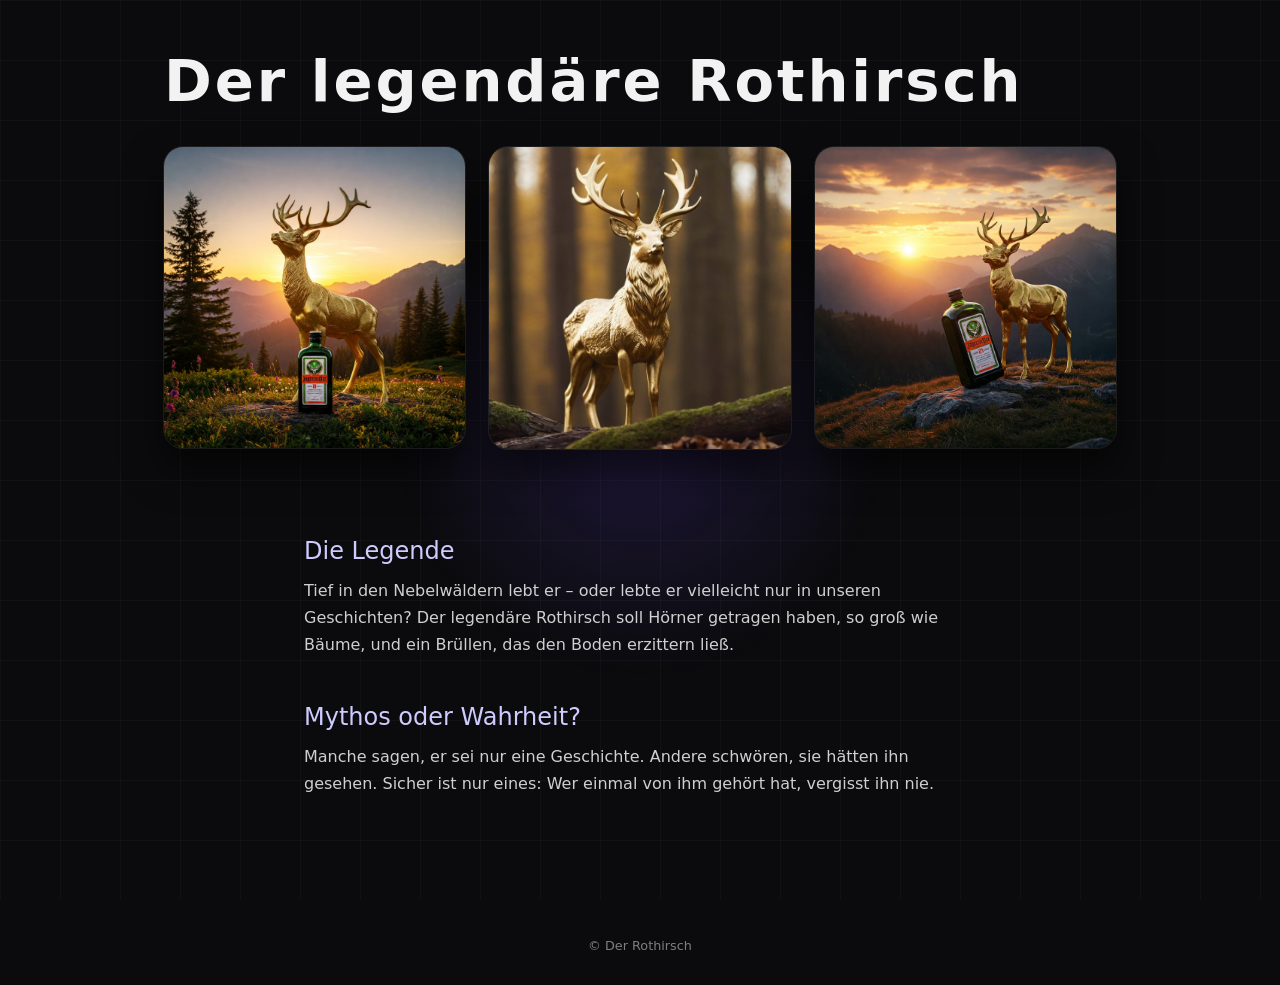
==== index.html @ 0bbb682f "Update index.html" ====
<!DOCTYPE html>
<html lang="de">
<head>
  <meta charset="UTF-8" />
  <meta name="viewport" content="width=device-width, initial-scale=1.0" />
  <title>Der legendäre Rothirsch</title>
  <link rel="icon" sizes="32x32" href="favicon.png">
  <link rel="apple-touch-icon" href="favicon.png">
  <style>
    * { box-sizing: border-box; margin: 0; padding: 0; }

    body {
      font-family: 'Segoe UI', system-ui, sans-serif;
      background: #0b0b0d;
      color: #f2f2f2;
      min-height: 100vh;
    }

    /* subtle grid */
    body::before {
      content: "";
      position: fixed;
      inset: 0;
      background-image:
        linear-gradient(rgba(255,255,255,0.03) 1px, transparent 1px),
        linear-gradient(90deg, rgba(255,255,255,0.03) 1px, transparent 1px);
      background-size: 60px 60px;
      z-index: -2;
    }

    /* ambient accent */
    body::after {
      content: "";
      position: fixed;
      width: 500px;
      height: 500px;
      background: radial-gradient(circle, rgba(120,80,255,0.18), transparent 70%);
      top: 20%;
      left: 50%;
      transform: translateX(-50%);
      z-index: -1;
    }

    header {
      max-width: 1000px;
      margin: 0 auto;
      padding: 3rem 1.5rem 2rem;
    }

    h1 {
      font-size: clamp(2.4rem, 5vw, 3.6rem);
      font-weight: 600;
      letter-spacing: 0.05em;
      margin-bottom: 2rem;
    }

    .images {
      display: grid;
      grid-template-columns: repeat(auto-fit, minmax(220px, 1fr));
      gap: 1.5rem;
      margin-bottom: 3.5rem;
    }

    .images img {
      width: 100%;
      border-radius: 1.2rem;
      object-fit: cover;
      background: #111;
      box-shadow:
        0 0 0 1px rgba(255,255,255,0.08),
        0 20px 40px rgba(0,0,0,0.6);
    }

    section {
      max-width: 720px;
      margin: 0 auto;
      padding: 0 1.5rem 4rem;
    }

    h2 {
      font-size: 1.5rem;
      font-weight: 500;
      margin-bottom: 0.75rem;
      color: #cfcbff;
    }

    p {
      line-height: 1.7;
      opacity: 0.85;
      margin-bottom: 2.8rem;
    }

    footer {
      text-align: center;
      padding: 2rem 1rem;
      font-size: 0.8rem;
      opacity: 0.5;
    }
  </style>
</head>
<body>

  <header>
    <h1>Der legendäre Rothirsch</h1>

    <div class="images">
      <img src="rothirsch1.jpg" alt="Der legendäre Rothirsch im Nebel" />
      <img src="rothirsch2.jpg" alt="Rothirsch bei Vollmond" />
      <img src="rothirsch3.jpg" alt="Der Wächter des Waldes" />
    </div>
  </header>

  <section>
    <h2>Die Legende</h2>
    <p>
      Tief in den Nebelwäldern lebt er – oder lebte er vielleicht nur in unseren Geschichten?
      Der legendäre Rothirsch soll Hörner getragen haben, so groß wie Bäume,
      und ein Brüllen, das den Boden erzittern ließ.
    </p>

    <h2>Mythos oder Wahrheit?</h2>
    <p>
      Manche sagen, er sei nur eine Geschichte. Andere schwören, sie hätten ihn gesehen.
      Sicher ist nur eines: Wer einmal von ihm gehört hat, vergisst ihn nie.
    </p>
  </section>

  <footer>
    © Der Rothirsch
  </footer>

</body>
</html>
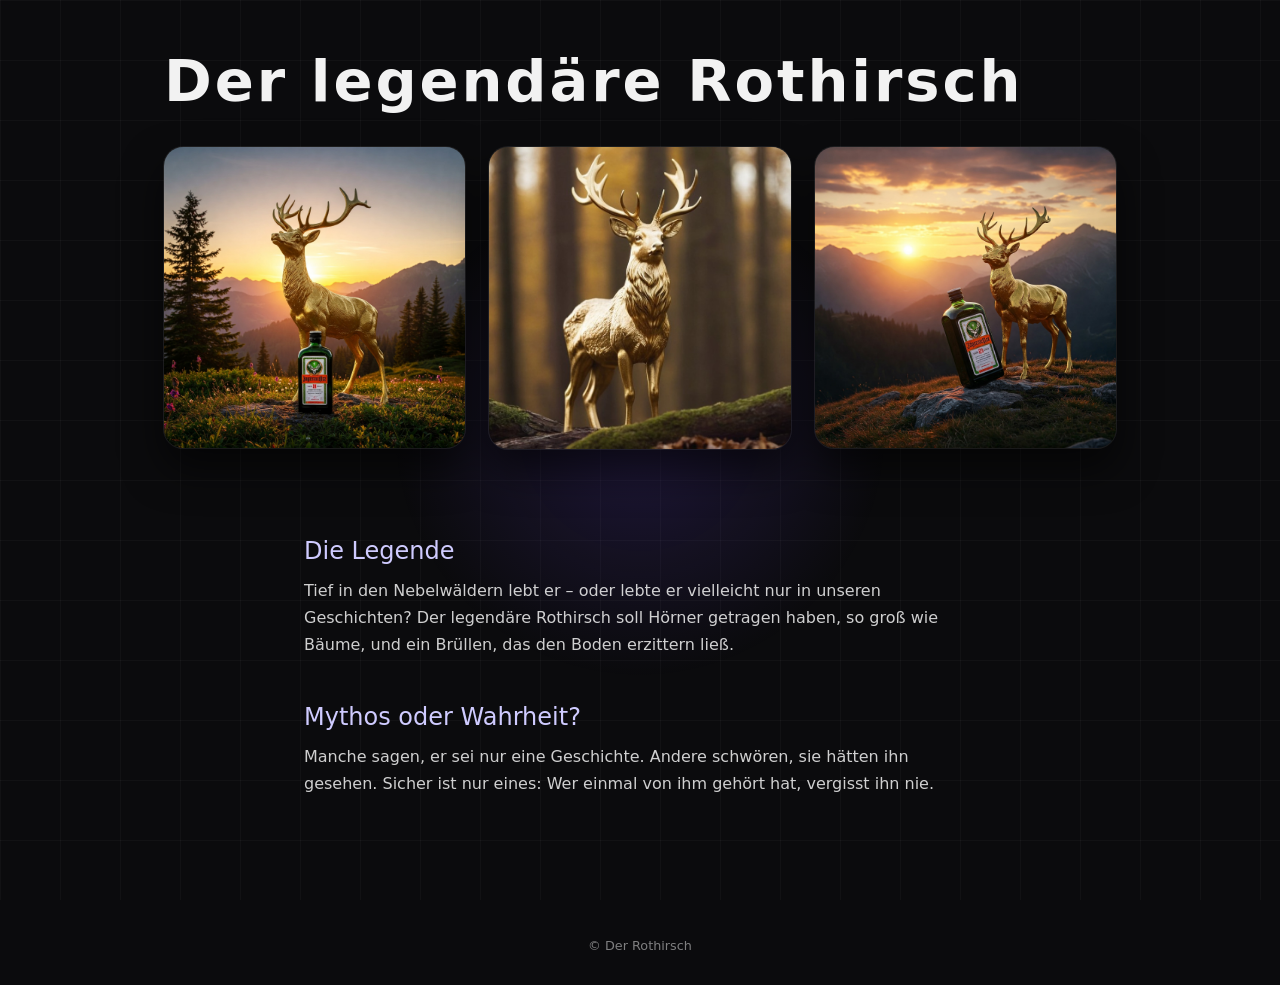
==== commit b024f390: "Add meta description and update favicon size Added meta description and updated favicon size." ====
--- a/index.html
+++ b/index.html
@@ -4,7 +4,8 @@
   <meta charset="UTF-8" />
   <meta name="viewport" content="width=device-width, initial-scale=1.0" />
   <title>Der legendäre Rothirsch</title>
-  <link rel="icon" sizes="32x32" href="favicon.png">
+  <meta name="description" content="Der legendäre Rothirsch und seine Legende">
+  <link rel="icon" sizes="128x128" href="favicon.png">
   <link rel="apple-touch-icon" href="favicon.png">
   <style>
     * { box-sizing: border-box; margin: 0; padding: 0; }
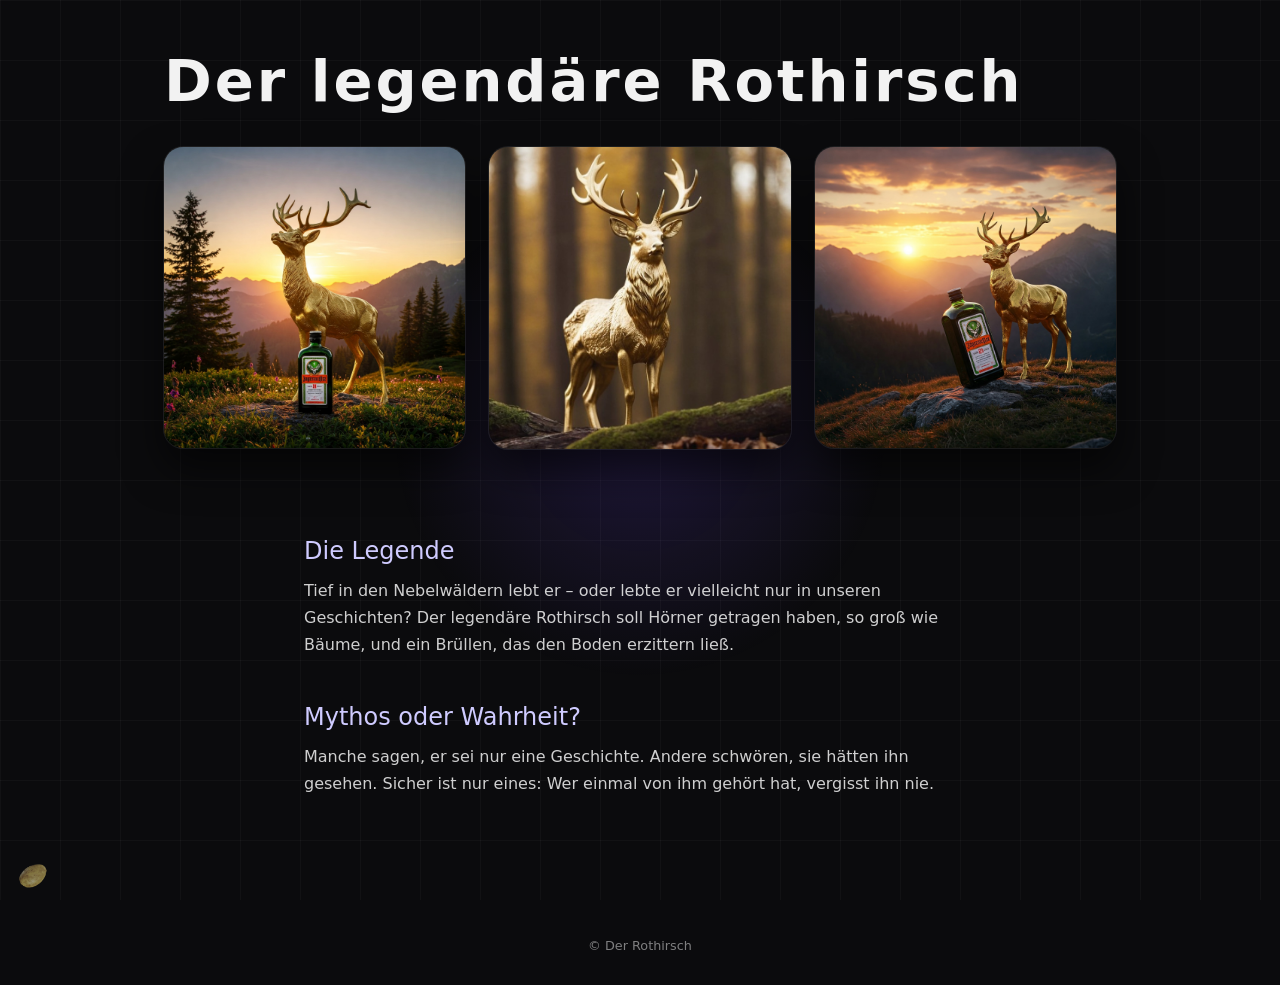
==== commit beac524d: "erepfl" ====
--- a/index.html
+++ b/index.html
@@ -4,9 +4,7 @@
   <meta charset="UTF-8" />
   <meta name="viewport" content="width=device-width, initial-scale=1.0" />
   <title>Der legendäre Rothirsch</title>
-  <meta name="description" content="Der legendäre Rothirsch und seine Legende">
-  <link rel="icon" sizes="128x128" href="favicon.png">
-  <link rel="apple-touch-icon" href="favicon.png">
+
   <style>
     * { box-sizing: border-box; margin: 0; padding: 0; }
 
@@ -17,7 +15,6 @@
       min-height: 100vh;
     }
 
-    /* subtle grid */
     body::before {
       content: "";
       position: fixed;
@@ -29,7 +26,6 @@
       z-index: -2;
     }
 
-    /* ambient accent */
     body::after {
       content: "";
       position: fixed;
@@ -62,6 +58,7 @@
       margin-bottom: 3.5rem;
     }
 
+    /* IMAGE HOVER EFFECT */
     .images img {
       width: 100%;
       border-radius: 1.2rem;
@@ -70,6 +67,19 @@
       box-shadow:
         0 0 0 1px rgba(255,255,255,0.08),
         0 20px 40px rgba(0,0,0,0.6);
+      transition:
+        transform 0.4s ease,
+        box-shadow 0.4s ease,
+        filter 0.4s ease;
+      cursor: pointer;
+    }
+
+    .images img:hover {
+      transform: scale(1.05) translateY(-6px);
+      filter: brightness(1.1);
+      box-shadow:
+        0 0 0 1px rgba(180,160,255,0.5),
+        0 30px 60px rgba(0,0,0,0.8);
     }
 
     section {
@@ -97,6 +107,27 @@
       font-size: 0.8rem;
       opacity: 0.5;
     }
+
+    /* BOTTOM-LEFT LOGO */
+    .corner-link {
+      position: fixed;
+      bottom: 12px;
+      left: 12px;
+      z-index: 10;
+      opacity: 0.6;
+      transition: opacity 0.3s ease, transform 0.3s ease;
+    }
+
+    .corner-link img {
+      width: 42px;
+      height: auto;
+      display: block;
+    }
+
+    .corner-link:hover {
+      opacity: 1;
+      transform: scale(1.1);
+    }
   </style>
 </head>
 <body>
@@ -105,9 +136,9 @@
     <h1>Der legendäre Rothirsch</h1>
 
     <div class="images">
-      <img src="rothirsch1.jpg" alt="Der legendäre Rothirsch im Nebel" />
-      <img src="rothirsch2.jpg" alt="Rothirsch bei Vollmond" />
-      <img src="rothirsch3.jpg" alt="Der Wächter des Waldes" />
+      <img src="rothirsch1.jpg" alt="Der legendäre Rothirsch im Nebel">
+      <img src="rothirsch2.jpg" alt="Rothirsch bei Vollmond">
+      <img src="rothirsch3.jpg" alt="Der Wächter des Waldes">
     </div>
   </header>
 
@@ -130,5 +161,10 @@
     © Der Rothirsch
   </footer>
 
+  <!-- Bottom-left redirect image -->
+  <a href="https://erepfl.com" class="corner-link" target="_blank" rel="noopener">
+    <img src="erepfl.png" alt="erepfl">
+  </a>
+
 </body>
 </html>
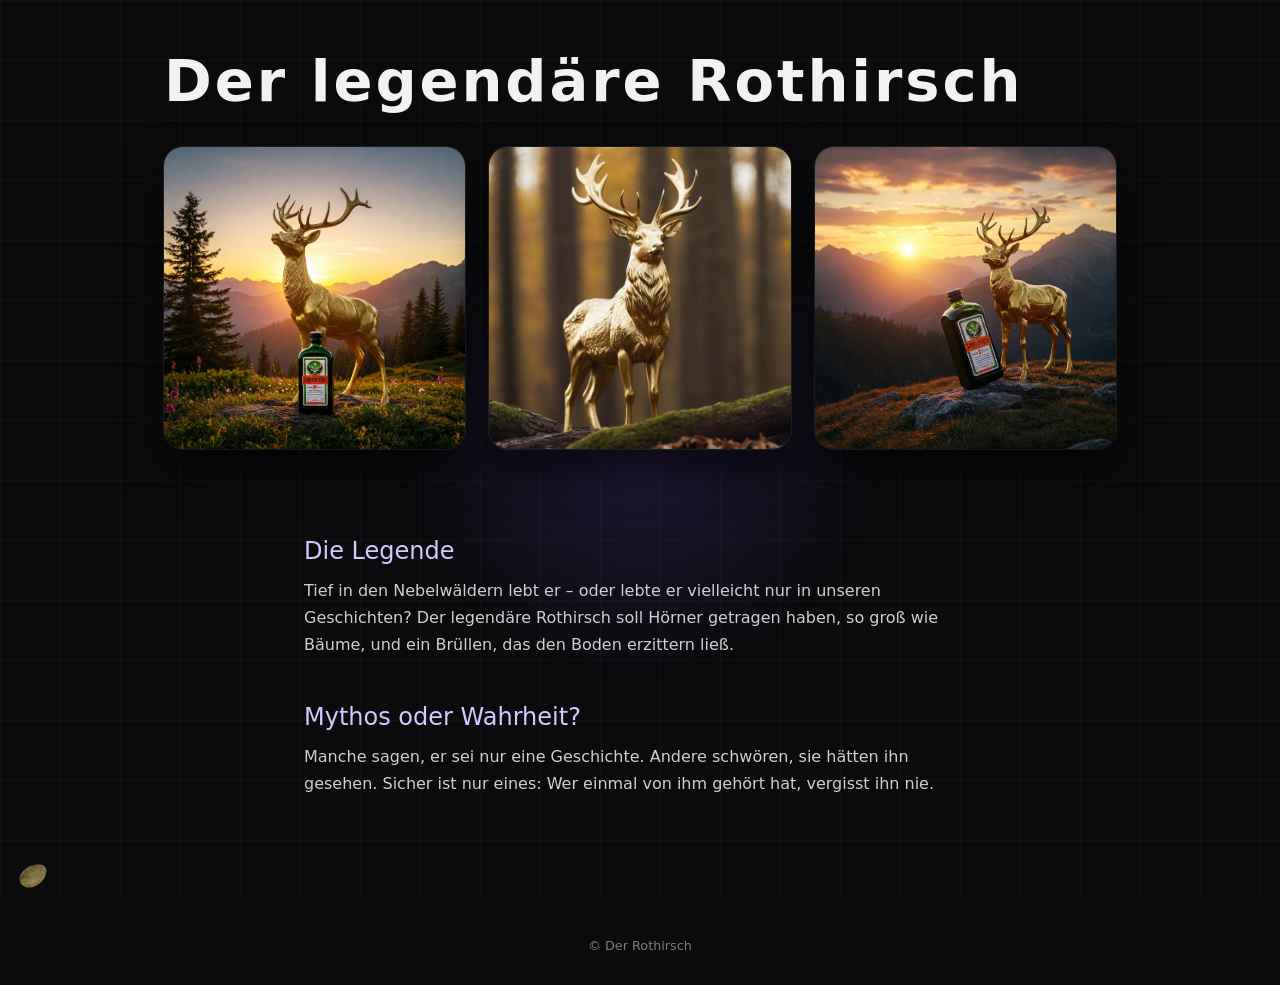
==== commit 3260f9d3: "redirects" ====
--- a/index.html
+++ b/index.html
@@ -58,9 +58,16 @@
       margin-bottom: 3.5rem;
     }
 
+    /* Helper to ensure the link acts as a block container */
+    .images a {
+      display: block;
+      text-decoration: none;
+    }
+
     /* IMAGE HOVER EFFECT */
     .images img {
       width: 100%;
+      height: 100%; /* Ensures it fills the anchor */
       border-radius: 1.2rem;
       object-fit: cover;
       background: #111;
@@ -72,6 +79,7 @@
         box-shadow 0.4s ease,
         filter 0.4s ease;
       cursor: pointer;
+      display: block; /* Removes bottom spacing in anchor */
     }
 
     .images img:hover {
@@ -136,9 +144,17 @@
     <h1>Der legendäre Rothirsch</h1>
 
     <div class="images">
-      <img src="rothirsch1.jpg" alt="Der legendäre Rothirsch im Nebel">
-      <img src="rothirsch2.jpg" alt="Rothirsch bei Vollmond">
-      <img src="rothirsch3.jpg" alt="Der Wächter des Waldes">
+      <a href="hub.html">
+        <img src="rothirsch1.jpg" alt="Der legendäre Rothirsch im Nebel">
+      </a>
+      
+      <a href="gallery.html">
+        <img src="rothirsch2.jpg" alt="Rothirsch bei Vollmond">
+      </a>
+      
+      <a href="myth.html">
+        <img src="rothirsch3.jpg" alt="Der Wächter des Waldes">
+      </a>
     </div>
   </header>
 
@@ -161,10 +177,9 @@
     © Der Rothirsch
   </footer>
 
-  <!-- Bottom-left redirect image -->
   <a href="https://erepfl.com" class="corner-link" target="_blank" rel="noopener">
     <img src="erepfl.png" alt="erepfl">
   </a>
 
 </body>
-</html>
+</html>
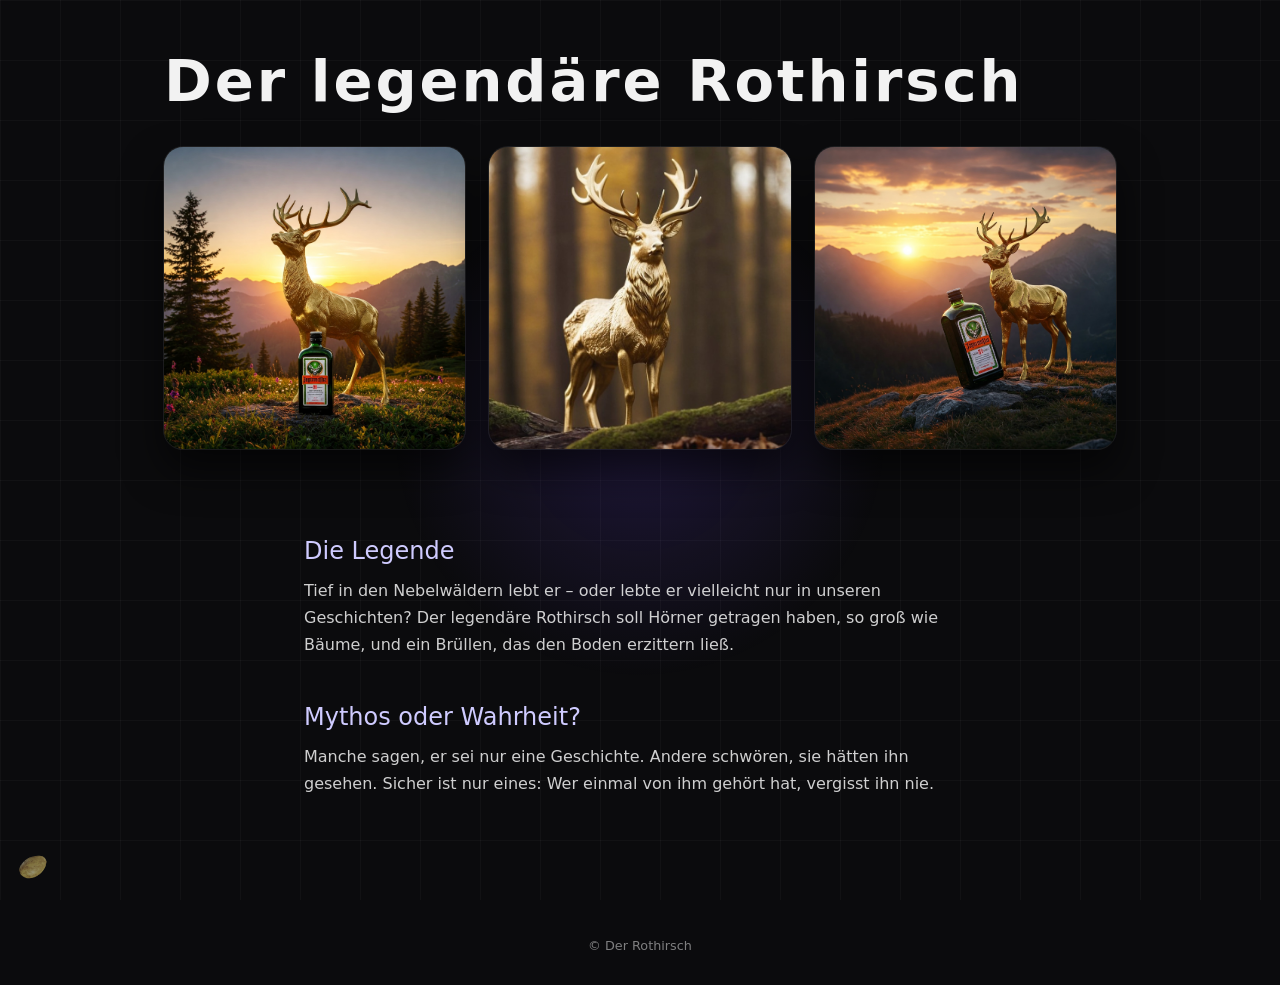
==== commit 99db0f67: "test" ====
--- a/index.html
+++ b/index.html
@@ -3,7 +3,7 @@
 <head>
   <meta charset="UTF-8" />
   <meta name="viewport" content="width=device-width, initial-scale=1.0" />
-  <title>Der legendäre Rothirsch</title>
+  <title>Der legendäre 2Rothirsch</title>
 
   <style>
     * { box-sizing: border-box; margin: 0; padding: 0; }
@@ -145,15 +145,15 @@
 
     <div class="images">
       <a href="hub.html">
-        <img src="rothirsch1.jpg" alt="Der legendäre Rothirsch im Nebel">
+        <img src="images/rothirsch1.jpg" alt="Der legendäre Rothirsch im Nebel">
       </a>
       
       <a href="gallery.html">
-        <img src="rothirsch2.jpg" alt="Rothirsch bei Vollmond">
+        <img src="images/rothirsch2.jpg" alt="Rothirsch bei Vollmond">
       </a>
       
       <a href="myth.html">
-        <img src="rothirsch3.jpg" alt="Der Wächter des Waldes">
+        <img src="images/rothirsch3.jpg" alt="Der Wächter des Waldes">
       </a>
     </div>
   </header>
@@ -178,8 +178,8 @@
   </footer>
 
   <a href="https://erepfl.com" class="corner-link" target="_blank" rel="noopener">
-    <img src="erepfl.png" alt="erepfl">
+    <img src="images/erepfl.png" alt="erepfl">
   </a>
 
 </body>
-</html>+</html>
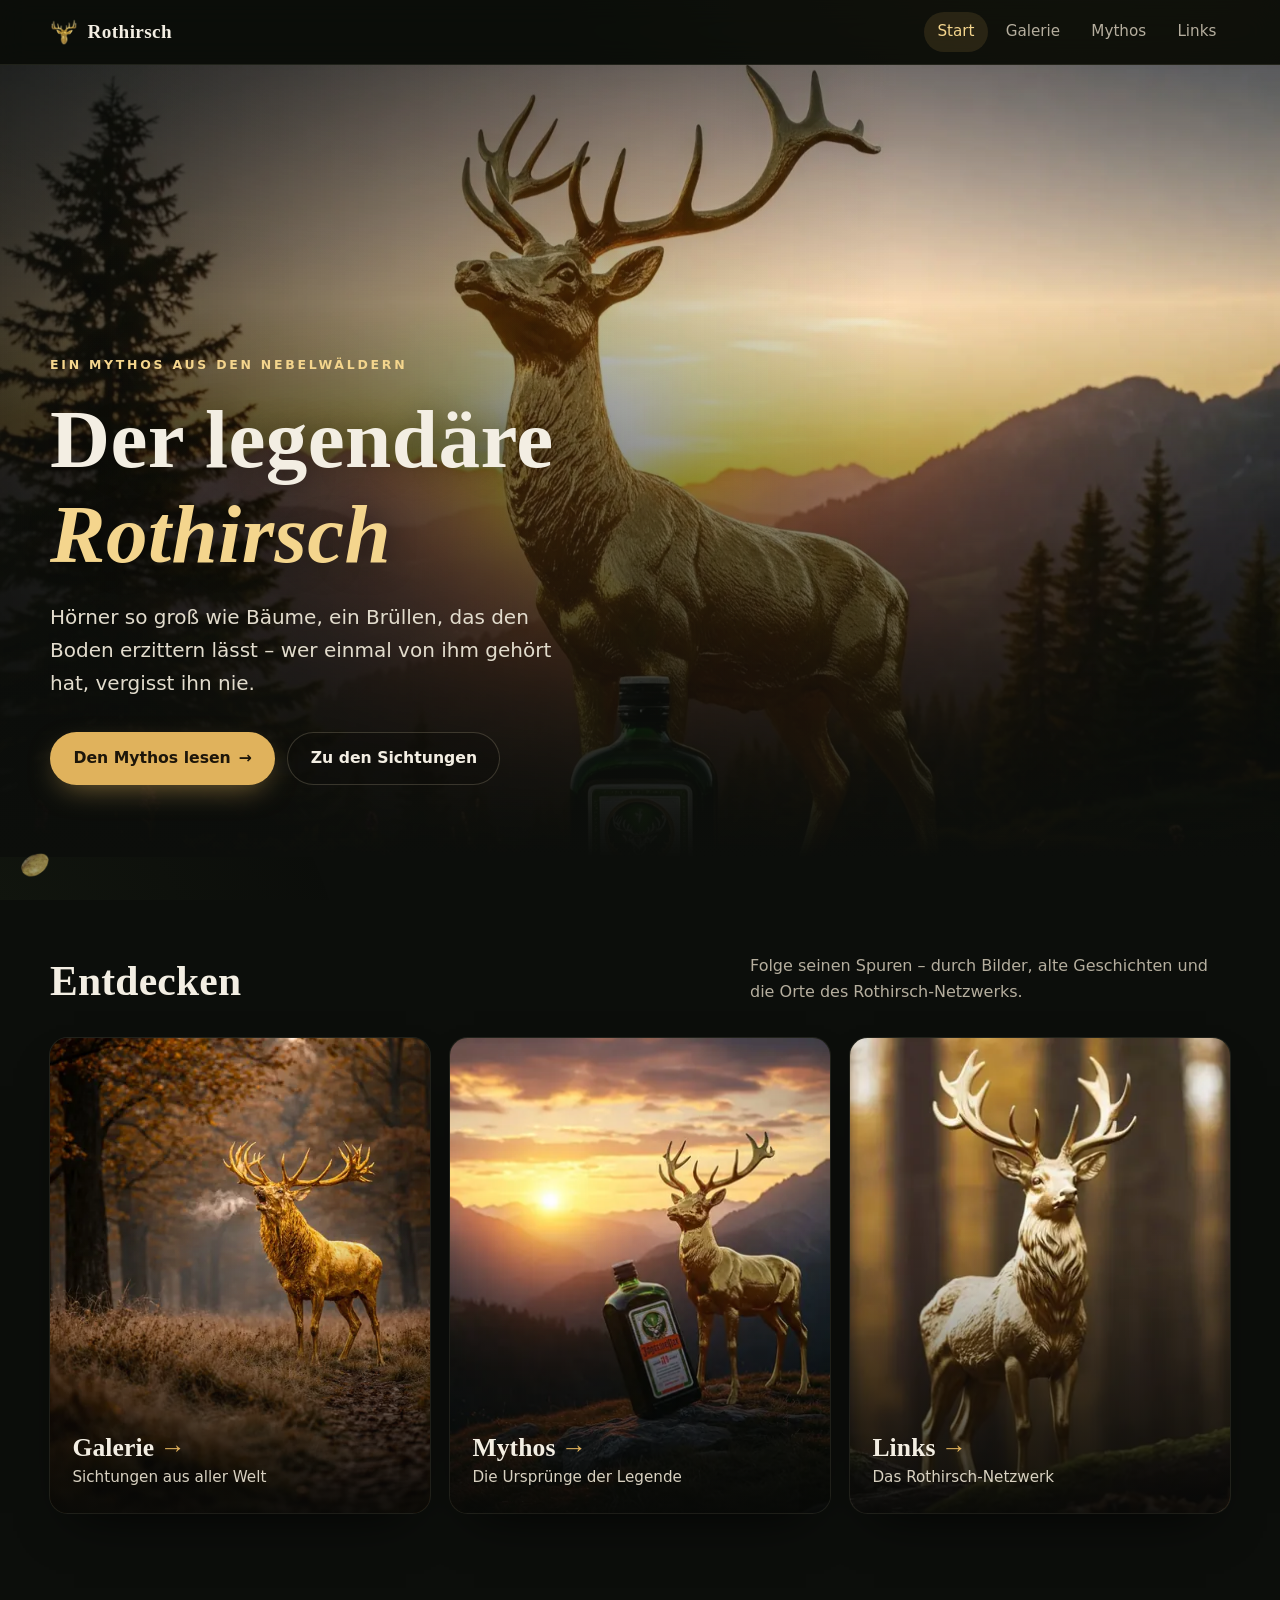
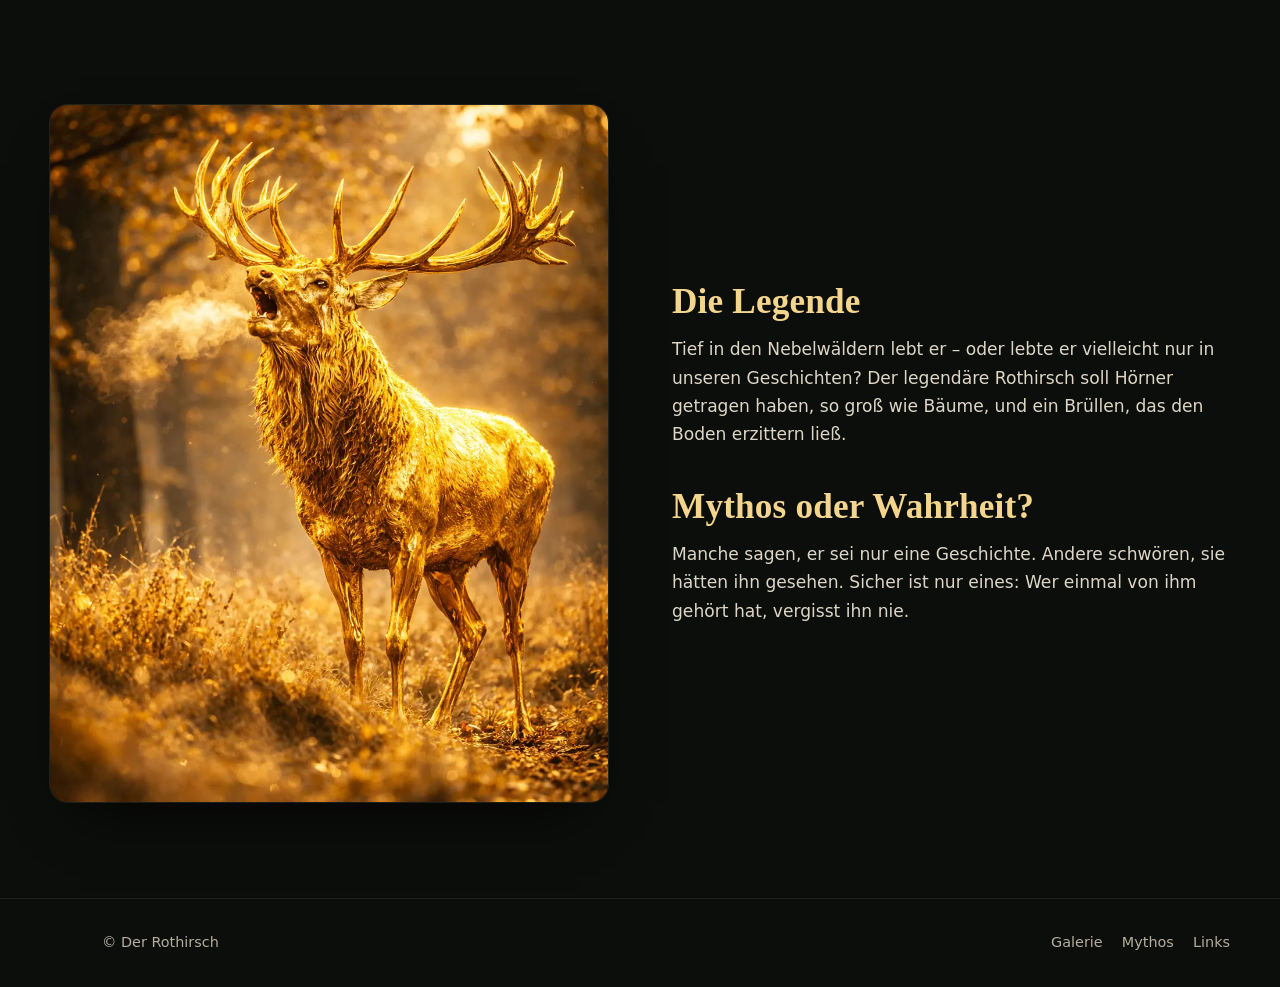
==== commit bd6e6484: "Redesign: new forest/gold look, shared CSS, optimized WebP images - Dark forest palette with gold ac" ====
--- a/index.html
+++ b/index.html
@@ -1,185 +1,121 @@
 <!DOCTYPE html>
 <html lang="de">
 <head>
-  <meta charset="UTF-8" />
-  <meta name="viewport" content="width=device-width, initial-scale=1.0" />
-  <title>Der legendäre 2Rothirsch</title>
-
-  <style>
-    * { box-sizing: border-box; margin: 0; padding: 0; }
-
-    body {
-      font-family: 'Segoe UI', system-ui, sans-serif;
-      background: #0b0b0d;
-      color: #f2f2f2;
-      min-height: 100vh;
-    }
-
-    body::before {
-      content: "";
-      position: fixed;
-      inset: 0;
-      background-image:
-        linear-gradient(rgba(255,255,255,0.03) 1px, transparent 1px),
-        linear-gradient(90deg, rgba(255,255,255,0.03) 1px, transparent 1px);
-      background-size: 60px 60px;
-      z-index: -2;
-    }
-
-    body::after {
-      content: "";
-      position: fixed;
-      width: 500px;
-      height: 500px;
-      background: radial-gradient(circle, rgba(120,80,255,0.18), transparent 70%);
-      top: 20%;
-      left: 50%;
-      transform: translateX(-50%);
-      z-index: -1;
-    }
-
-    header {
-      max-width: 1000px;
-      margin: 0 auto;
-      padding: 3rem 1.5rem 2rem;
-    }
-
-    h1 {
-      font-size: clamp(2.4rem, 5vw, 3.6rem);
-      font-weight: 600;
-      letter-spacing: 0.05em;
-      margin-bottom: 2rem;
-    }
-
-    .images {
-      display: grid;
-      grid-template-columns: repeat(auto-fit, minmax(220px, 1fr));
-      gap: 1.5rem;
-      margin-bottom: 3.5rem;
-    }
-
-    /* Helper to ensure the link acts as a block container */
-    .images a {
-      display: block;
-      text-decoration: none;
-    }
-
-    /* IMAGE HOVER EFFECT */
-    .images img {
-      width: 100%;
-      height: 100%; /* Ensures it fills the anchor */
-      border-radius: 1.2rem;
-      object-fit: cover;
-      background: #111;
-      box-shadow:
-        0 0 0 1px rgba(255,255,255,0.08),
-        0 20px 40px rgba(0,0,0,0.6);
-      transition:
-        transform 0.4s ease,
-        box-shadow 0.4s ease,
-        filter 0.4s ease;
-      cursor: pointer;
-      display: block; /* Removes bottom spacing in anchor */
-    }
-
-    .images img:hover {
-      transform: scale(1.05) translateY(-6px);
-      filter: brightness(1.1);
-      box-shadow:
-        0 0 0 1px rgba(180,160,255,0.5),
-        0 30px 60px rgba(0,0,0,0.8);
-    }
-
-    section {
-      max-width: 720px;
-      margin: 0 auto;
-      padding: 0 1.5rem 4rem;
-    }
-
-    h2 {
-      font-size: 1.5rem;
-      font-weight: 500;
-      margin-bottom: 0.75rem;
-      color: #cfcbff;
-    }
-
-    p {
-      line-height: 1.7;
-      opacity: 0.85;
-      margin-bottom: 2.8rem;
-    }
-
-    footer {
-      text-align: center;
-      padding: 2rem 1rem;
-      font-size: 0.8rem;
-      opacity: 0.5;
-    }
-
-    /* BOTTOM-LEFT LOGO */
-    .corner-link {
-      position: fixed;
-      bottom: 12px;
-      left: 12px;
-      z-index: 10;
-      opacity: 0.6;
-      transition: opacity 0.3s ease, transform 0.3s ease;
-    }
-
-    .corner-link img {
-      width: 42px;
-      height: auto;
-      display: block;
-    }
-
-    .corner-link:hover {
-      opacity: 1;
-      transform: scale(1.1);
-    }
-  </style>
+  <meta charset="UTF-8">
+  <meta name="viewport" content="width=device-width, initial-scale=1">
+  <title>Der legendäre Rothirsch</title>
+  <meta name="description" content="Tief in den Nebelwäldern lebt er – oder nur in unseren Geschichten? Die Legende, Sichtungen und der Mythos des legendären Rothirschs.">
+  <meta name="theme-color" content="#0c0e0b">
+  <link rel="canonical" href="https://www.rothirsch.net/">
+  <meta property="og:type" content="website">
+  <meta property="og:title" content="Der legendäre Rothirsch">
+  <meta property="og:description" content="Die Legende, Sichtungen und der Mythos des legendären Rothirschs.">
+  <meta property="og:url" content="https://www.rothirsch.net/">
+  <meta property="og:image" content="https://www.rothirsch.net/images/opt/og.jpg">
+  <meta name="twitter:card" content="summary_large_image">
+  <link rel="icon" href="favicon.png" type="image/png">
+  <link rel="apple-touch-icon" href="images/opt/apple-touch-icon.png">
+  <link rel="preload" as="image" type="image/webp" fetchpriority="high"
+        imagesrcset="images/opt/rothirsch1-480.webp 480w, images/opt/rothirsch1-960.webp 960w, images/opt/rothirsch1-1600.webp 1600w" imagesizes="100vw">
+  <link rel="stylesheet" href="style.css">
+  <script>document.documentElement.classList.add('js')</script>
+  <script src="site.js" defer></script>
 </head>
 <body>
+  <a class="skip" href="#main">Zum Inhalt springen</a>
 
-  <header>
-    <h1>Der legendäre Rothirsch</h1>
-
-    <div class="images">
-      <a href="hub.html">
-        <img src="images/rothirsch1.jpg" alt="Der legendäre Rothirsch im Nebel">
-      </a>
-      
-      <a href="gallery.html">
-        <img src="images/rothirsch2.jpg" alt="Rothirsch bei Vollmond">
-      </a>
-      
-      <a href="myth.html">
-        <img src="images/rothirsch3.jpg" alt="Der Wächter des Waldes">
-      </a>
+  <header class="site-header">
+    <div class="wrap">
+      <a class="brand" href="index.html"><img src="images/opt/favicon-32.png" width="28" height="28" alt="">Rothirsch</a>
+      <nav class="nav" aria-label="Hauptnavigation">
+        <a href="index.html" aria-current="page">Start</a>
+        <a href="gallery.html">Galerie</a>
+        <a href="myth.html">Mythos</a>
+        <a href="hub.html">Links</a>
+      </nav>
     </div>
   </header>
 
-  <section>
-    <h2>Die Legende</h2>
-    <p>
-      Tief in den Nebelwäldern lebt er – oder lebte er vielleicht nur in unseren Geschichten?
-      Der legendäre Rothirsch soll Hörner getragen haben, so groß wie Bäume,
-      und ein Brüllen, das den Boden erzittern ließ.
-    </p>
+  <main id="main">
+    <section class="hero">
+      <div class="hero-bg">
+        <img src="images/opt/rothirsch1-1600.webp"
+             srcset="images/opt/rothirsch1-480.webp 480w, images/opt/rothirsch1-960.webp 960w, images/opt/rothirsch1-1600.webp 1600w"
+             sizes="100vw" width="1600" height="1600" fetchpriority="high" decoding="async"
+             alt="Der goldene Rothirsch auf einer Bergwiese bei Sonnenuntergang">
+      </div>
+      <div class="wrap">
+        <div class="hero-content">
+          <span class="eyebrow">Ein Mythos aus den Nebelwäldern</span>
+          <h1>Der legendäre <em>Rothirsch</em></h1>
+          <p class="lead">Hörner so groß wie Bäume, ein Brüllen, das den Boden erzittern lässt – wer einmal von ihm gehört hat, vergisst ihn nie.</p>
+          <div class="actions">
+            <a class="btn btn-primary" href="myth.html">Den Mythos lesen <span aria-hidden="true">→</span></a>
+            <a class="btn btn-ghost" href="gallery.html">Zu den Sichtungen</a>
+          </div>
+        </div>
+      </div>
+    </section>
 
-    <h2>Mythos oder Wahrheit?</h2>
-    <p>
-      Manche sagen, er sei nur eine Geschichte. Andere schwören, sie hätten ihn gesehen.
-      Sicher ist nur eines: Wer einmal von ihm gehört hat, vergisst ihn nie.
-    </p>
-  </section>
+    <section class="section" aria-labelledby="explore">
+      <div class="wrap">
+        <div class="section-head reveal">
+          <h2 id="explore">Entdecken</h2>
+          <p>Folge seinen Spuren – durch Bilder, alte Geschichten und die Orte des Rothirsch-Netzwerks.</p>
+        </div>
+        <div class="tiles">
+          <a class="tile reveal" href="gallery.html">
+            <img src="images/opt/rothirsch5-480.webp" srcset="images/opt/rothirsch5-480.webp 480w, images/opt/rothirsch5-960.webp 960w"
+                 sizes="(max-width: 600px) 100vw, 380px" width="480" height="720" loading="lazy" decoding="async"
+                 alt="Rothirsch im herbstlichen Wald">
+            <div class="tile-body"><h3>Galerie<span class="arrow" aria-hidden="true">→</span></h3><p>Sichtungen aus aller Welt</p></div>
+          </a>
+          <a class="tile reveal" href="myth.html">
+            <img src="images/opt/rothirsch3-480.webp" srcset="images/opt/rothirsch3-480.webp 480w, images/opt/rothirsch3-960.webp 960w"
+                 sizes="(max-width: 600px) 100vw, 380px" width="480" height="480" loading="lazy" decoding="async"
+                 alt="Der Wächter des Waldes im Abendlicht">
+            <div class="tile-body"><h3>Mythos<span class="arrow" aria-hidden="true">→</span></h3><p>Die Ursprünge der Legende</p></div>
+          </a>
+          <a class="tile reveal" href="hub.html">
+            <img src="images/opt/rothirsch2-480.webp" srcset="images/opt/rothirsch2-480.webp 480w, images/opt/rothirsch2-960.webp 703w"
+                 sizes="(max-width: 600px) 100vw, 380px" width="480" height="481" loading="lazy" decoding="async"
+                 alt="Rothirsch zwischen hohen Bäumen">
+            <div class="tile-body"><h3>Links<span class="arrow" aria-hidden="true">→</span></h3><p>Das Rothirsch-Netzwerk</p></div>
+          </a>
+        </div>
+      </div>
+    </section>
 
-  <footer>
-    © Der Rothirsch
+    <section class="section" aria-labelledby="legende">
+      <div class="wrap split">
+        <figure class="reveal">
+          <img src="images/opt/rothirsch4-480.webp" srcset="images/opt/rothirsch4-480.webp 480w, images/opt/rothirsch4-960.webp 960w"
+               sizes="(max-width: 700px) 100vw, 560px" width="480" height="720" loading="lazy" decoding="async"
+               alt="Röhrender Rothirsch im goldenen Morgenlicht">
+        </figure>
+        <div class="prose reveal">
+          <h2 id="legende">Die Legende</h2>
+          <p>Tief in den Nebelwäldern lebt er – oder lebte er vielleicht nur in unseren Geschichten? Der legendäre Rothirsch soll Hörner getragen haben, so groß wie Bäume, und ein Brüllen, das den Boden erzittern ließ.</p>
+          <h2>Mythos oder Wahrheit?</h2>
+          <p>Manche sagen, er sei nur eine Geschichte. Andere schwören, sie hätten ihn gesehen. Sicher ist nur eines: Wer einmal von ihm gehört hat, vergisst ihn nie.</p>
+        </div>
+      </div>
+    </section>
+  </main>
+
+  <footer class="site-footer">
+    <div class="wrap">
+      <span>© Der Rothirsch</span>
+      <nav aria-label="Fußzeile">
+        <a href="gallery.html">Galerie</a>
+        <a href="myth.html">Mythos</a>
+        <a href="hub.html">Links</a>
+      </nav>
+    </div>
   </footer>
 
-  <a href="https://erepfl.com" class="corner-link" target="_blank" rel="noopener">
-    <img src="images/erepfl.png" alt="erepfl">
+  <a href="https://erepfl.com" class="corner-link" target="_blank" rel="noopener" aria-label="erepfl.com">
+    <img src="images/opt/erepfl-96.webp" width="42" height="42" alt="">
   </a>
-
 </body>
 </html>
--- a/style.css
+++ b/style.css
@@ -0,0 +1,273 @@
+/* Rothirsch — shared styles */
+:root {
+  --bg: #0c0e0b;
+  --surface: #14170f;
+  --surface-2: #1b1f15;
+  --line: rgba(255, 236, 200, 0.09);
+  --line-strong: rgba(255, 236, 200, 0.18);
+  --text: #f3eee3;
+  --muted: #b5ae9e;
+  --gold: #e0b25c;
+  --gold-soft: #f4d58d;
+  --radius: 1.1rem;
+  --wrap: 1180px;
+  --serif: "Iowan Old Style", "Palatino Linotype", Palatino, "Book Antiqua", Georgia, serif;
+  --sans: system-ui, -apple-system, "Segoe UI", Roboto, sans-serif;
+  --ease: cubic-bezier(.2, .7, .2, 1);
+  color-scheme: dark;
+}
+
+*, *::before, *::after { box-sizing: border-box; }
+* { margin: 0; }
+
+html { -webkit-text-size-adjust: 100%; scroll-behavior: smooth; }
+
+body {
+  font-family: var(--sans);
+  background: var(--bg);
+  color: var(--text);
+  line-height: 1.65;
+  min-height: 100vh;
+  min-height: 100svh;
+  display: flex;
+  flex-direction: column;
+  -webkit-font-smoothing: antialiased;
+}
+
+/* soft golden glow behind everything */
+body::before {
+  content: "";
+  position: fixed;
+  inset: 0;
+  z-index: -1;
+  pointer-events: none;
+  background:
+    radial-gradient(60rem 40rem at 85% -10%, rgba(224, 178, 92, .10), transparent 60%),
+    radial-gradient(50rem 40rem at -10% 110%, rgba(90, 120, 60, .10), transparent 60%);
+}
+
+main { flex: 1; }
+
+img { display: block; max-width: 100%; height: auto; }
+
+a { color: inherit; }
+
+h1, h2, h3 { font-family: var(--serif); font-weight: 600; line-height: 1.15; letter-spacing: .005em; }
+
+:focus-visible { outline: 2px solid var(--gold); outline-offset: 3px; border-radius: 4px; }
+
+.wrap { width: min(100% - 2.5rem, var(--wrap)); margin-inline: auto; }
+
+.skip {
+  position: absolute; left: 1rem; top: -4rem; z-index: 100;
+  background: var(--gold); color: #1a1408; padding: .6rem 1rem; border-radius: .5rem;
+  font-weight: 600; text-decoration: none;
+}
+.skip:focus { top: 1rem; }
+
+/* ---------- Header ---------- */
+.site-header {
+  position: sticky; top: 0; z-index: 50;
+  background: rgba(12, 14, 11, .72);
+  -webkit-backdrop-filter: saturate(140%) blur(14px);
+  backdrop-filter: saturate(140%) blur(14px);
+  border-bottom: 1px solid var(--line);
+}
+.site-header .wrap { display: flex; align-items: center; justify-content: space-between; gap: 1rem; min-height: 4rem; }
+
+.brand {
+  display: inline-flex; align-items: center; gap: .6rem;
+  font-family: var(--serif); font-size: 1.2rem; font-weight: 600; text-decoration: none; letter-spacing: .02em;
+}
+.brand img { width: 28px; height: 28px; }
+
+.nav { display: flex; gap: .25rem; flex-wrap: wrap; justify-content: flex-end; }
+.nav a {
+  text-decoration: none; color: var(--muted); font-size: .95rem; font-weight: 500;
+  padding: .45rem .85rem; border-radius: 999px;
+  transition: color .2s, background-color .2s;
+}
+.nav a:hover { color: var(--text); background: rgba(255, 236, 200, .06); }
+.nav a[aria-current="page"] { color: var(--gold-soft); background: rgba(224, 178, 92, .12); }
+
+/* ---------- Buttons ---------- */
+.btn {
+  display: inline-flex; align-items: center; gap: .5rem;
+  padding: .8rem 1.4rem; border-radius: 999px;
+  font-weight: 600; font-size: .98rem; text-decoration: none;
+  border: 1px solid transparent;
+  transition: transform .25s var(--ease), background-color .25s, border-color .25s, box-shadow .25s;
+}
+.btn:hover { transform: translateY(-2px); }
+.btn-primary { background: var(--gold); color: #1d160a; box-shadow: 0 10px 30px -10px rgba(224, 178, 92, .6); }
+.btn-primary:hover { background: var(--gold-soft); }
+.btn-ghost { border-color: var(--line-strong); color: var(--text); background: rgba(12, 14, 11, .35); }
+.btn-ghost:hover { border-color: var(--gold); }
+
+/* ---------- Hero ---------- */
+.hero {
+  position: relative; isolation: isolate; overflow: hidden;
+  min-height: min(88svh, 900px);
+  display: flex; align-items: flex-end;
+  padding-block: 8rem 4.5rem;
+}
+.hero-bg { position: absolute; inset: 0; z-index: -1; }
+.hero-bg img { width: 100%; height: 100%; object-fit: cover; object-position: 50% 35%; animation: drift 24s var(--ease) both; }
+.hero-bg::after {
+  content: ""; position: absolute; inset: 0;
+  background:
+    linear-gradient(180deg, rgba(12, 14, 11, .35) 0%, rgba(12, 14, 11, 0) 30%, rgba(12, 14, 11, .55) 65%, var(--bg) 100%),
+    linear-gradient(90deg, rgba(12, 14, 11, .75) 0%, rgba(12, 14, 11, 0) 70%);
+}
+.hero-content { max-width: 40rem; }
+.eyebrow {
+  display: inline-block; text-transform: uppercase; letter-spacing: .22em; font-size: .78rem; font-weight: 600;
+  color: var(--gold-soft); margin-bottom: 1rem;
+}
+.hero h1 { font-size: clamp(2.6rem, 7vw, 5.2rem); margin-bottom: 1.1rem; text-wrap: balance; text-shadow: 0 2px 30px rgba(0, 0, 0, .45); }
+.hero h1 em { font-style: italic; color: var(--gold-soft); }
+.lead { font-size: clamp(1.05rem, 2vw, 1.25rem); color: #e2dccd; max-width: 34rem; margin-bottom: 2rem; }
+.actions { display: flex; flex-wrap: wrap; gap: .75rem; }
+
+@keyframes drift { from { transform: scale(1.08); } to { transform: scale(1); } }
+
+/* ---------- Sections ---------- */
+.section { padding-block: clamp(3.5rem, 8vw, 6rem); }
+.section-head { display: flex; align-items: end; justify-content: space-between; gap: 1rem; margin-bottom: 2rem; flex-wrap: wrap; }
+.section-head h2 { font-size: clamp(1.8rem, 4vw, 2.6rem); }
+.section-head p { color: var(--muted); max-width: 30rem; }
+
+/* explore cards */
+.tiles { display: grid; gap: 1.25rem; grid-template-columns: repeat(auto-fit, minmax(min(100%, 260px), 1fr)); }
+.tile {
+  position: relative; display: block; overflow: hidden; isolation: isolate;
+  border-radius: var(--radius); aspect-ratio: 4 / 5; text-decoration: none;
+  background: var(--surface);
+  box-shadow: 0 0 0 1px var(--line), 0 24px 50px -24px rgba(0, 0, 0, .8);
+  transition: transform .45s var(--ease), box-shadow .45s;
+}
+.tile img { position: absolute; inset: 0; width: 100%; height: 100%; object-fit: cover; z-index: -2; transition: transform .8s var(--ease); }
+.tile::after { content: ""; position: absolute; inset: 0; z-index: -1; background: linear-gradient(180deg, transparent 40%, rgba(8, 9, 7, .92)); }
+.tile-body { position: absolute; inset: auto 0 0 0; padding: 1.4rem; }
+.tile h3 { font-size: 1.6rem; margin-bottom: .2rem; }
+.tile p { color: #d8d1c1; font-size: .95rem; }
+.tile .arrow { display: inline-block; margin-left: .35rem; color: var(--gold); transition: transform .3s var(--ease); }
+.tile:hover { transform: translateY(-6px); box-shadow: 0 0 0 1px rgba(224, 178, 92, .45), 0 30px 60px -24px rgba(0, 0, 0, .9); }
+.tile:hover img { transform: scale(1.06); }
+.tile:hover .arrow { transform: translateX(4px); }
+
+/* legend split */
+.split { display: grid; gap: clamp(2rem, 5vw, 4rem); grid-template-columns: repeat(auto-fit, minmax(min(100%, 320px), 1fr)); align-items: center; }
+.split figure img { border-radius: var(--radius); box-shadow: 0 0 0 1px var(--line), 0 30px 60px -30px rgba(0, 0, 0, .9); width: 100%; aspect-ratio: 4 / 5; object-fit: cover; }
+.prose h2 { font-size: clamp(1.6rem, 3.4vw, 2.2rem); margin-bottom: .8rem; color: var(--gold-soft); }
+.prose h2:not(:first-child) { margin-top: 2.4rem; }
+.prose p { color: #ddd6c7; font-size: 1.07rem; }
+.prose p + p { margin-top: 1.1rem; }
+
+/* ---------- Page header (sub pages) ---------- */
+.page-head { padding-block: clamp(3rem, 7vw, 5rem) 1.5rem; }
+.page-head h1 { font-size: clamp(2.4rem, 6vw, 4rem); margin-bottom: .6rem; }
+.page-head p { color: var(--muted); font-size: 1.1rem; max-width: 36rem; }
+
+/* ---------- Gallery ---------- */
+.masonry { columns: 3 280px; column-gap: 1.25rem; padding-bottom: 4rem; }
+.masonry a {
+  display: block; break-inside: avoid; margin-bottom: 1.25rem; overflow: hidden;
+  border-radius: var(--radius); background: var(--surface);
+  box-shadow: 0 0 0 1px var(--line), 0 20px 40px -20px rgba(0, 0, 0, .8);
+  transition: box-shadow .35s;
+}
+.masonry img { width: 100%; transition: transform .7s var(--ease), filter .4s; filter: saturate(.92); }
+.masonry a:hover { box-shadow: 0 0 0 1px rgba(224, 178, 92, .5), 0 26px 50px -20px rgba(0, 0, 0, .9); }
+.masonry a:hover img { transform: scale(1.04); filter: saturate(1.05); }
+
+.lightbox {
+  border: 0; padding: 0; background: transparent; max-width: 100vw; max-height: 100vh;
+  width: 100vw; height: 100vh; color: var(--text);
+}
+.lightbox::backdrop { background: rgba(6, 7, 5, .92); -webkit-backdrop-filter: blur(6px); backdrop-filter: blur(6px); }
+.lightbox[open] { display: grid; place-items: center; }
+.lightbox img { max-width: min(92vw, 1400px); max-height: 86vh; width: auto; height: auto; border-radius: .8rem; box-shadow: 0 30px 80px rgba(0, 0, 0, .7); }
+.lb-btn {
+  position: fixed; display: grid; place-items: center; width: 3rem; height: 3rem; border-radius: 999px;
+  border: 1px solid var(--line-strong); background: rgba(20, 23, 15, .7); color: var(--text);
+  font-size: 1.4rem; cursor: pointer; transition: background-color .2s, border-color .2s;
+}
+.lb-btn:hover { border-color: var(--gold); background: rgba(40, 34, 20, .9); }
+.lb-close { top: 1rem; right: 1rem; }
+.lb-prev { left: 1rem; top: 50%; translate: 0 -50%; }
+.lb-next { right: 1rem; top: 50%; translate: 0 -50%; }
+.lb-count { position: fixed; bottom: 1.2rem; left: 50%; translate: -50% 0; color: var(--muted); font-size: .9rem; }
+
+/* ---------- Myth article ---------- */
+.banner { border-radius: var(--radius); overflow: hidden; box-shadow: 0 0 0 1px var(--line); margin-bottom: clamp(2.5rem, 6vw, 4rem); }
+.banner img { width: 100%; aspect-ratio: 21 / 9; object-fit: cover; object-position: 50% 30%; }
+.article { max-width: 42rem; margin-inline: auto; padding-bottom: 5rem; }
+.article > p { font-size: 1.12rem; color: #ddd6c7; margin-bottom: 1.4rem; }
+.article > p:first-of-type::first-letter {
+  float: left; font-family: var(--serif); font-size: 4.2rem; line-height: .9; padding: .35rem .6rem 0 0; color: var(--gold);
+}
+.article h2 { font-size: clamp(1.5rem, 3vw, 2rem); color: var(--gold-soft); margin: 3rem 0 1rem; }
+.quote {
+  position: relative; margin: 2.8rem 0; padding: 1.8rem 1.8rem 1.8rem 2.2rem;
+  font-family: var(--serif); font-size: clamp(1.2rem, 2.4vw, 1.45rem); font-style: italic; line-height: 1.5;
+  color: #efe6cf; background: linear-gradient(135deg, rgba(224, 178, 92, .10), rgba(224, 178, 92, .02));
+  border-left: 3px solid var(--gold); border-radius: 0 var(--radius) var(--radius) 0;
+}
+
+/* ---------- Links (hub) ---------- */
+.links { display: grid; gap: 1.25rem; grid-template-columns: repeat(auto-fill, minmax(min(100%, 250px), 1fr)); padding-bottom: 4rem; }
+.link-card {
+  display: flex; flex-direction: column; text-decoration: none; overflow: hidden;
+  border-radius: var(--radius); background: var(--surface);
+  box-shadow: 0 0 0 1px var(--line), 0 20px 40px -24px rgba(0, 0, 0, .8);
+  transition: transform .4s var(--ease), box-shadow .4s;
+}
+.link-card .icon { display: grid; place-items: center; aspect-ratio: 16 / 10; padding: 1.6rem; background: radial-gradient(circle at 50% 40%, var(--surface-2), #0e100b); }
+.link-card .icon.light { background: #f6f4ef; }
+.link-card .icon img { max-height: 100%; width: auto; object-fit: contain; transition: transform .5s var(--ease); }
+.link-card .icon.pixel img { image-rendering: pixelated; }
+.link-card .meta { display: flex; align-items: center; justify-content: space-between; gap: .5rem; padding: 1rem 1.2rem; border-top: 1px solid var(--line); }
+.link-card h2 { font-size: 1.25rem; }
+.link-card small { color: var(--muted); font-size: .85rem; }
+.link-card .ext { color: var(--gold); font-size: 1.1rem; transition: transform .3s var(--ease); }
+.link-card:hover { transform: translateY(-5px); box-shadow: 0 0 0 1px rgba(224, 178, 92, .45), 0 26px 50px -24px rgba(0, 0, 0, .9); }
+.link-card:hover .icon img { transform: scale(1.06); }
+.link-card:hover .ext { transform: translate(3px, -3px); }
+
+/* ---------- 404 ---------- */
+.notfound { display: grid; place-items: center; text-align: center; padding-block: 6rem; }
+.notfound h1 { font-size: clamp(4rem, 14vw, 8rem); color: var(--gold); }
+.notfound p { color: var(--muted); margin: .5rem 0 2rem; font-size: 1.1rem; }
+
+/* ---------- Footer ---------- */
+.site-footer { border-top: 1px solid var(--line); padding-block: 2rem; color: var(--muted); font-size: .9rem; }
+.site-footer .wrap { display: flex; flex-wrap: wrap; align-items: center; justify-content: space-between; gap: 1rem; }
+.site-footer nav { display: flex; gap: 1.2rem; flex-wrap: wrap; }
+.site-footer a { text-decoration: none; }
+.site-footer a:hover { color: var(--gold-soft); }
+
+.corner-link {
+  position: fixed; left: 14px; bottom: 14px; z-index: 40; opacity: .65;
+  transition: opacity .3s, transform .3s var(--ease);
+}
+.corner-link img { width: 42px; height: auto; }
+.corner-link:hover { opacity: 1; transform: scale(1.1) rotate(-6deg); }
+@media (max-width: 1320px) { body:has(.corner-link) .site-footer .wrap { padding-left: 3.25rem; } }
+
+/* ---------- Scroll reveal ---------- */
+.js .reveal { opacity: 0; transform: translateY(18px); transition: opacity .8s var(--ease), transform .8s var(--ease); }
+.js .reveal.in { opacity: 1; transform: none; }
+
+/* ---------- Small screens ---------- */
+@media (max-width: 560px) {
+  .site-header .wrap { flex-direction: column; justify-content: center; gap: .2rem; padding-block: .6rem; }
+  .nav a { padding: .35rem .65rem; font-size: .9rem; }
+  .hero { padding-block: 6rem 3rem; }
+  .lb-prev, .lb-next { top: auto; bottom: 1rem; translate: none; }
+}
+
+@media (prefers-reduced-motion: reduce) {
+  *, *::before, *::after { animation: none !important; transition: none !important; scroll-behavior: auto !important; }
+  .js .reveal { opacity: 1; transform: none; }
+}
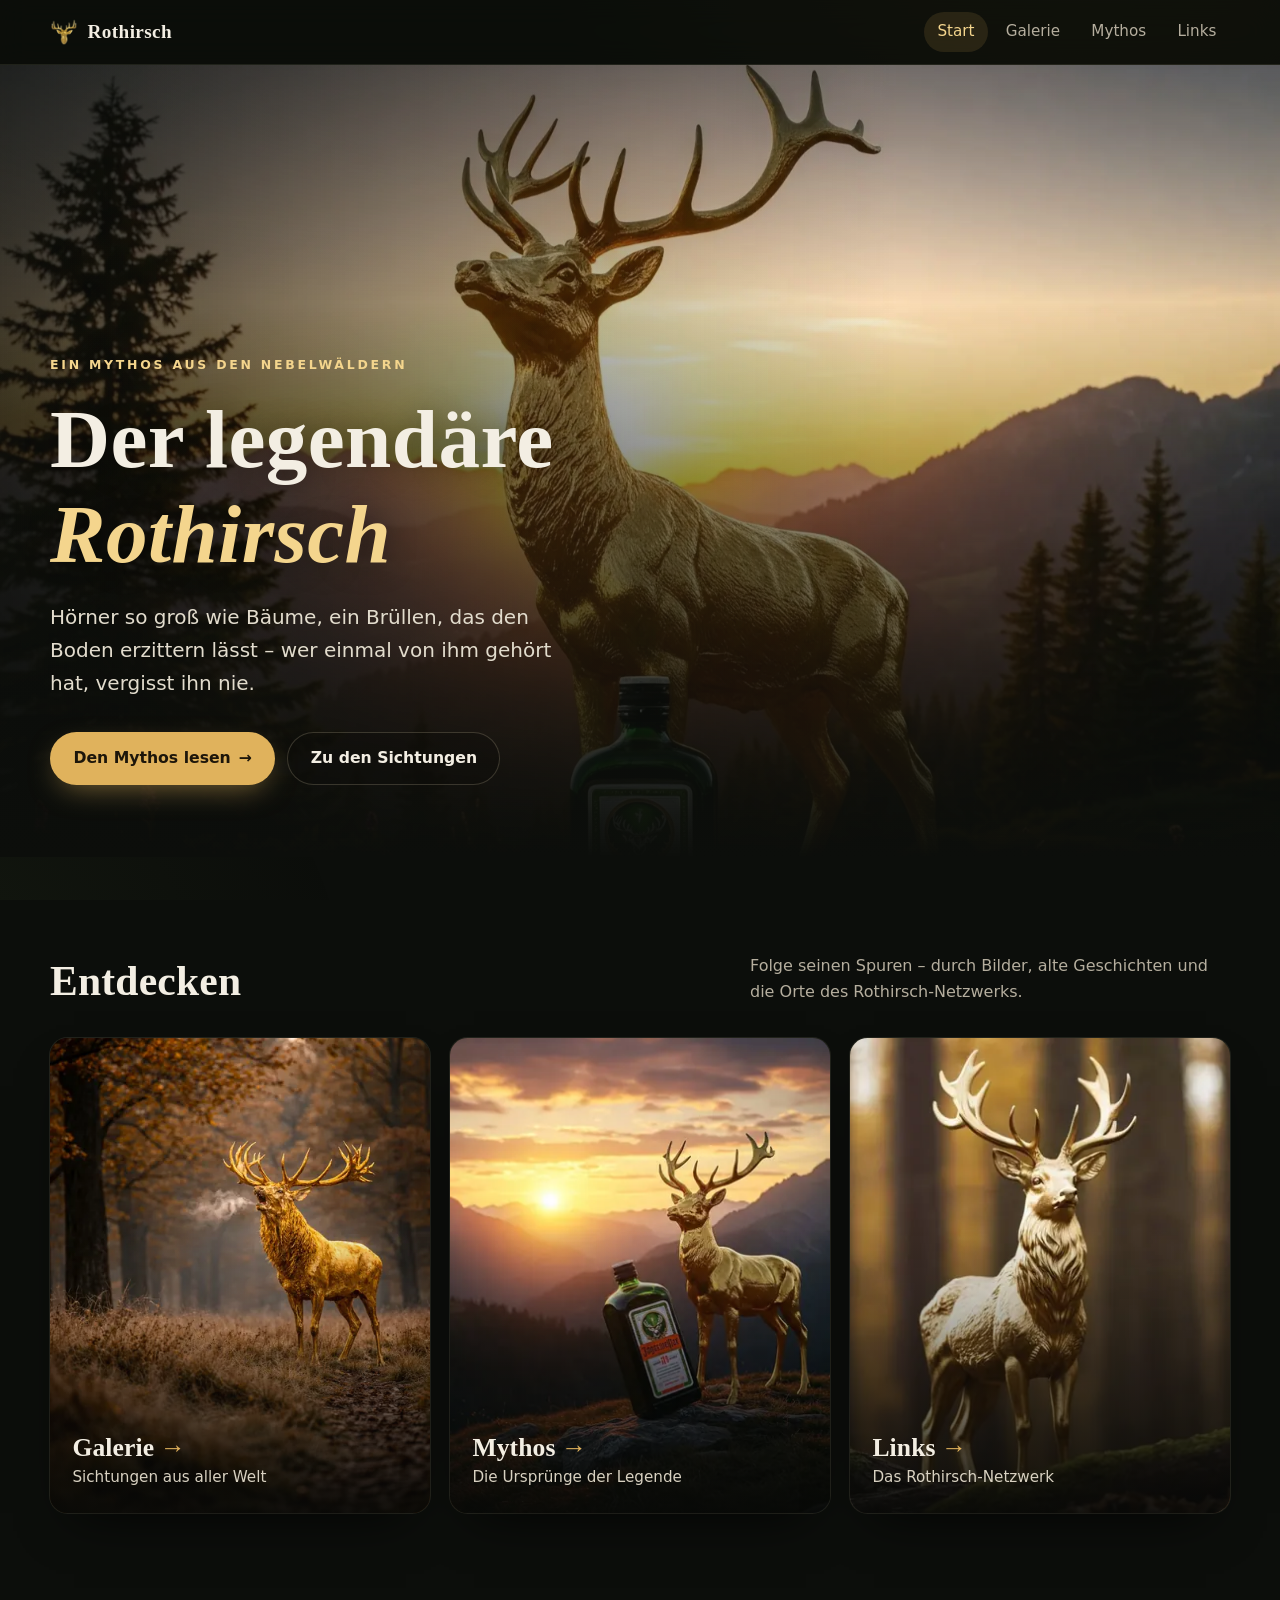
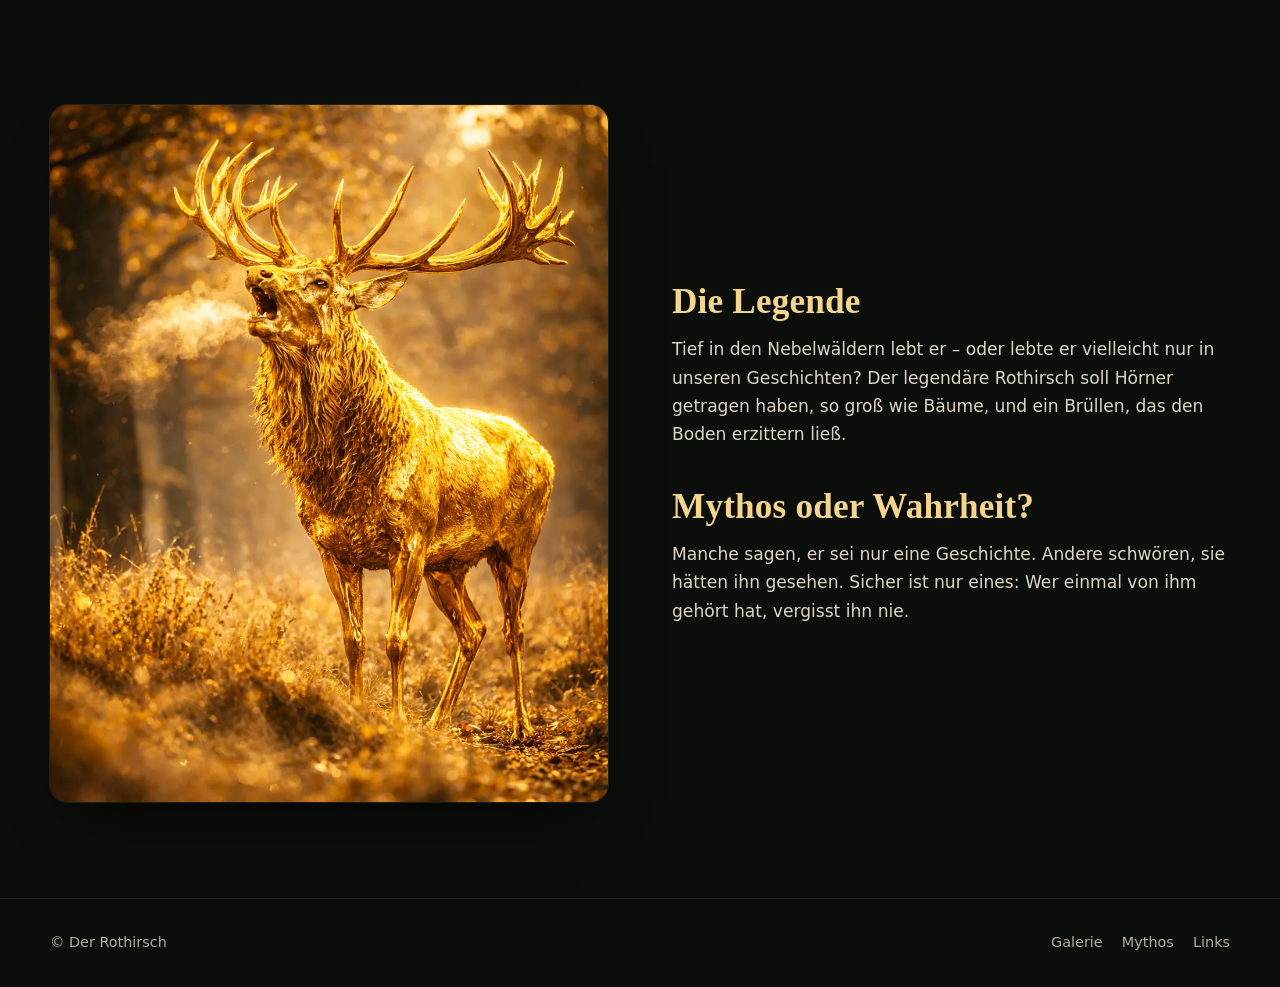
==== commit 0c68e244: "Links: remove erepfl.com, point JJ card to Next Break - erepfl.com no longer exists: remove its hub " ====
--- a/index.html
+++ b/index.html
@@ -113,9 +113,5 @@
       </nav>
     </div>
   </footer>
-
-  <a href="https://erepfl.com" class="corner-link" target="_blank" rel="noopener" aria-label="erepfl.com">
-    <img src="images/opt/erepfl-96.webp" width="42" height="42" alt="">
-  </a>
 </body>
 </html>
--- a/style.css
+++ b/style.css
@@ -227,6 +227,7 @@
 .link-card .icon.light { background: #f6f4ef; }
 .link-card .icon img { max-height: 100%; width: auto; object-fit: contain; transition: transform .5s var(--ease); }
 .link-card .icon.pixel img { image-rendering: pixelated; }
+.link-card .icon.small img { max-height: 72%; }
 .link-card .meta { display: flex; align-items: center; justify-content: space-between; gap: .5rem; padding: 1rem 1.2rem; border-top: 1px solid var(--line); }
 .link-card h2 { font-size: 1.25rem; }
 .link-card small { color: var(--muted); font-size: .85rem; }
@@ -247,13 +248,6 @@
 .site-footer a { text-decoration: none; }
 .site-footer a:hover { color: var(--gold-soft); }
 
-.corner-link {
-  position: fixed; left: 14px; bottom: 14px; z-index: 40; opacity: .65;
-  transition: opacity .3s, transform .3s var(--ease);
-}
-.corner-link img { width: 42px; height: auto; }
-.corner-link:hover { opacity: 1; transform: scale(1.1) rotate(-6deg); }
-@media (max-width: 1320px) { body:has(.corner-link) .site-footer .wrap { padding-left: 3.25rem; } }
 
 /* ---------- Scroll reveal ---------- */
 .js .reveal { opacity: 0; transform: translateY(18px); transition: opacity .8s var(--ease), transform .8s var(--ease); }
